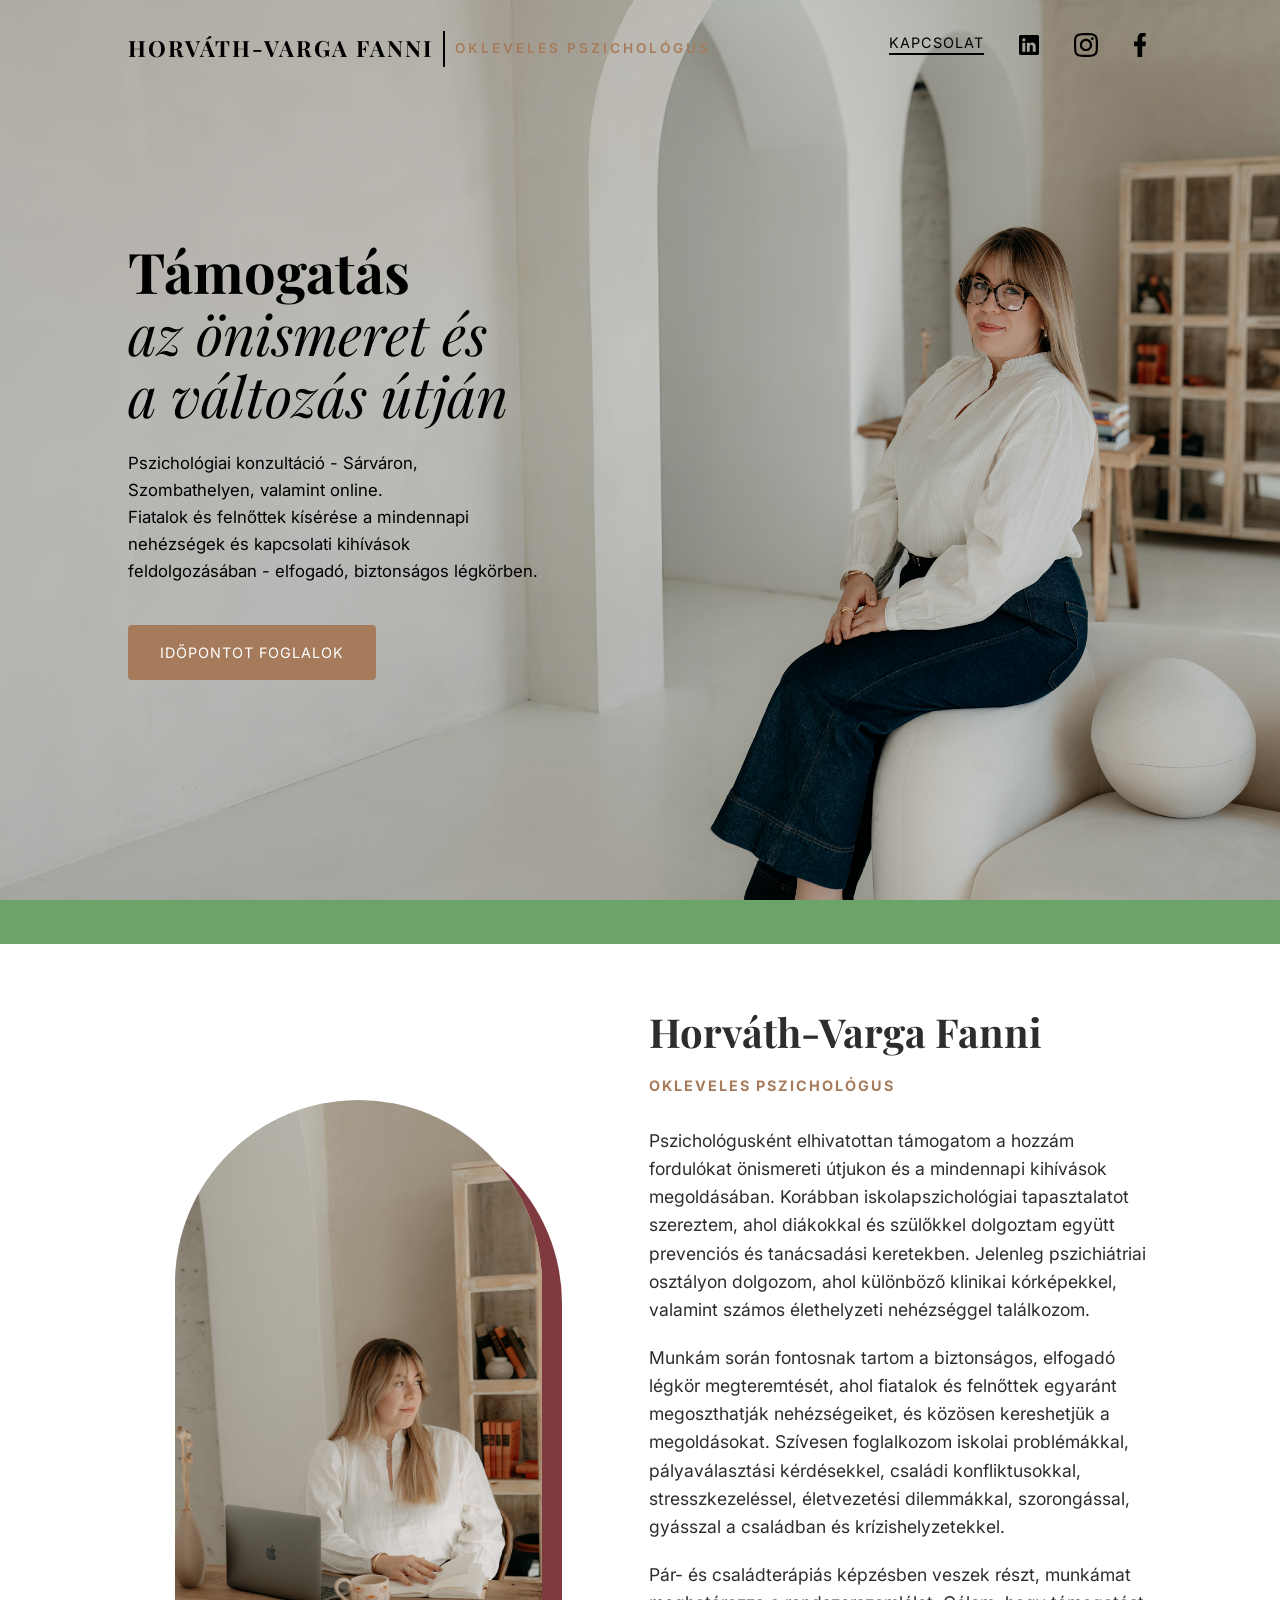
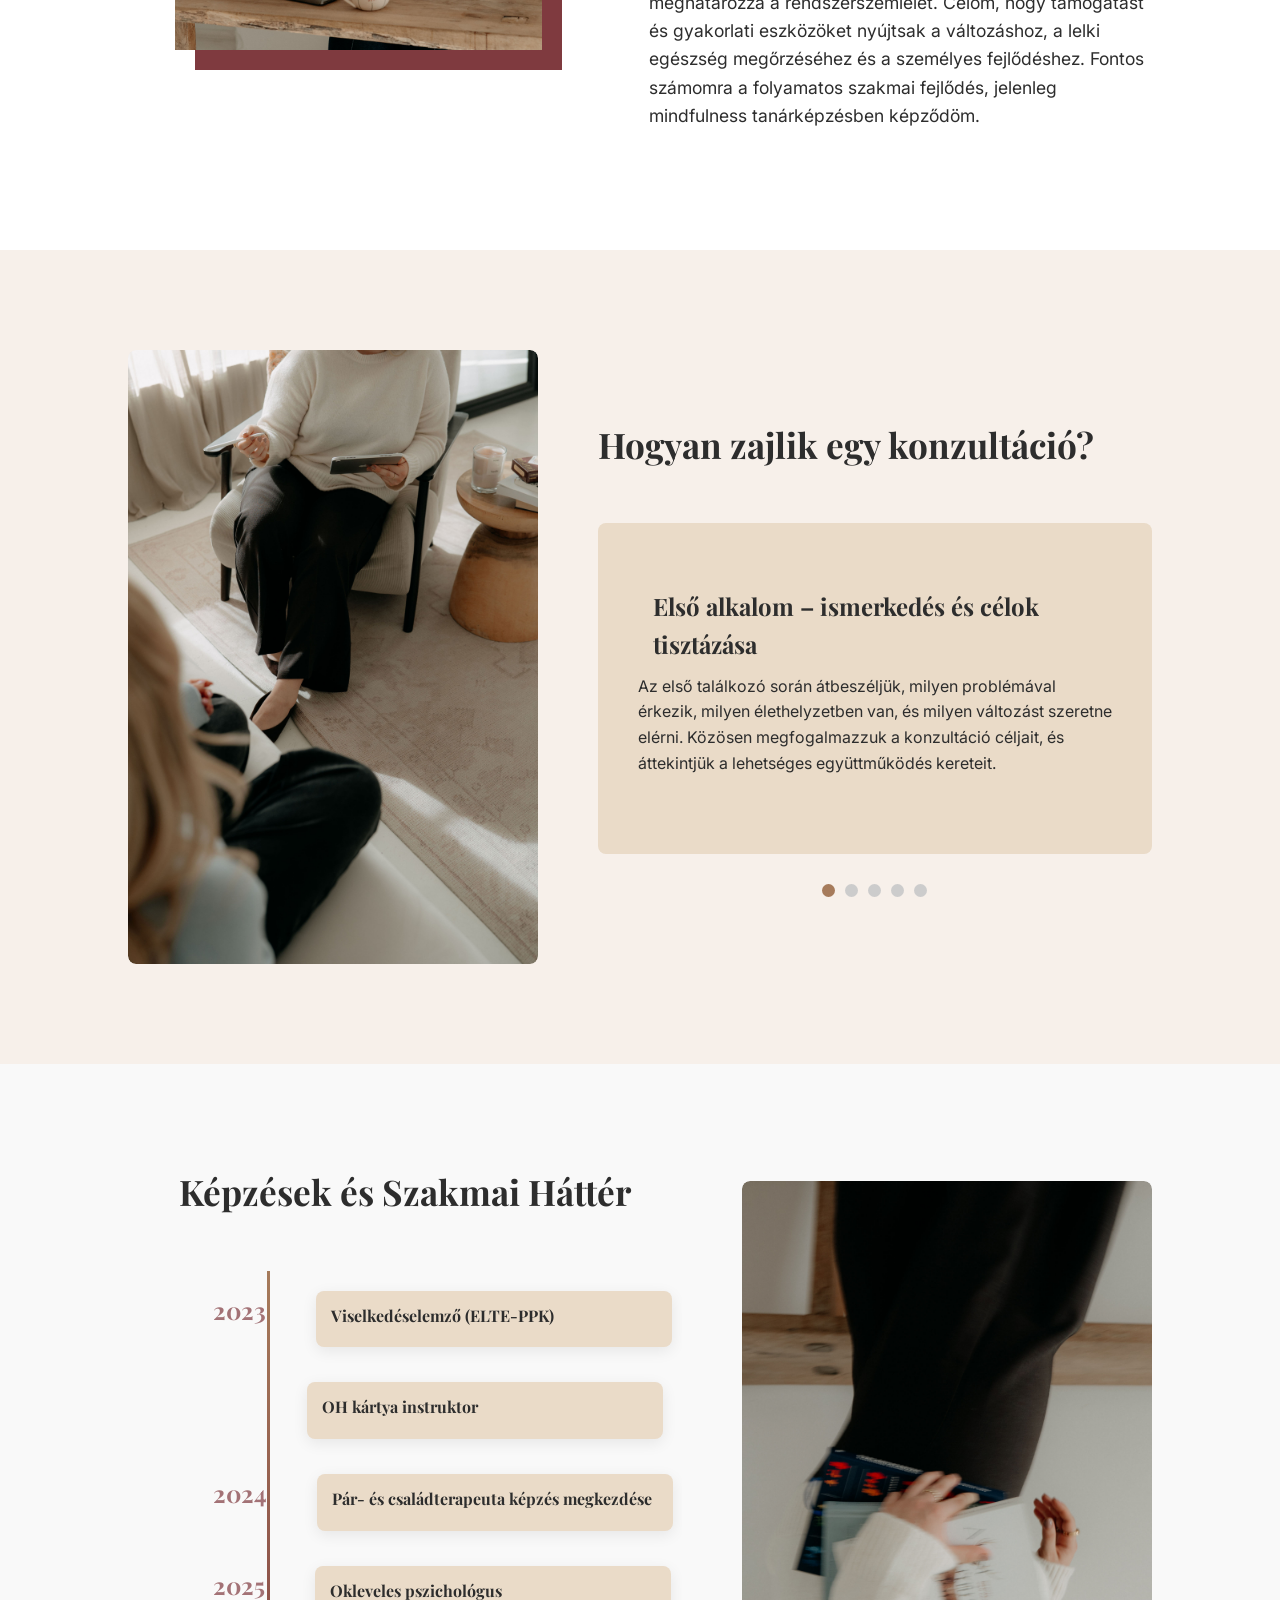
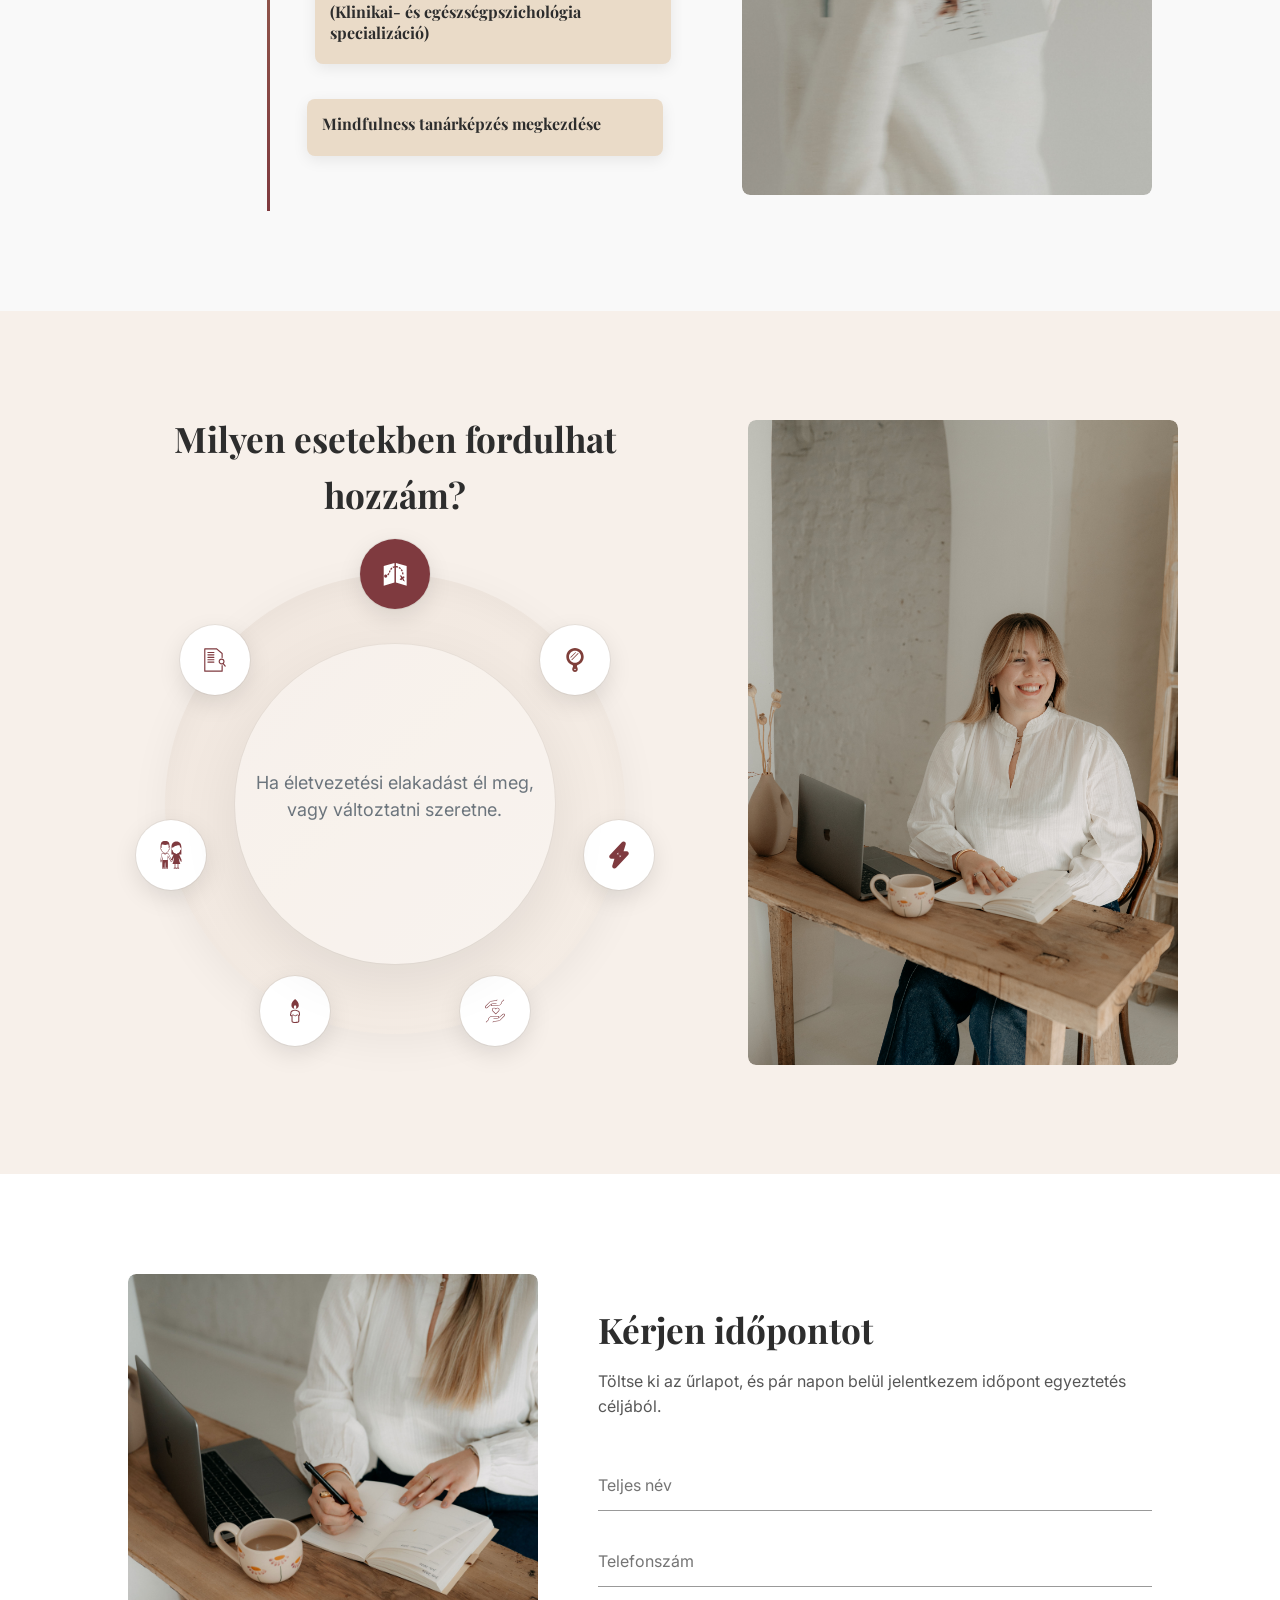
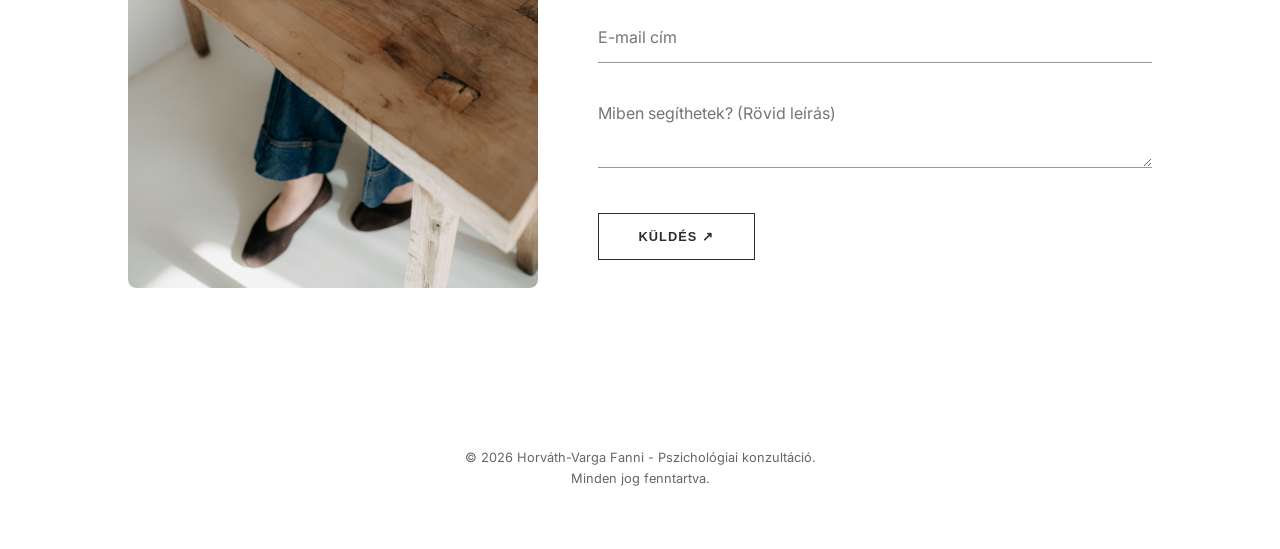
==== index.html @ 97dba99f "OpenGraph hozzáadva" ====
<!DOCTYPE html>
<html lang="hu">
<head>
    <meta charset="UTF-8">
    <meta name="viewport" content="width=device-width, initial-scale=1.0">
    <meta name="description" content="Horváth-Varga Fanni | Pszichológiai konzultáció Sárváron, Szombathelyen és online.">

    <meta property="og:type" content="website">
    <meta property="og:locale" content="hu_HU">
    <meta property="og:title" content="Horváth-Varga Fanni | Pszichológus">
    <meta property="og:description" content="Pszichológiai konzultáció Sárváron, Szombathelyen és online. Fiatalok és felnőttek támogatása elfogadó, biztonságos légkörben.">
    <meta property="og:image" content="images/hero_right.png">
    <meta property="og:image:alt" content="Horváth-Varga Fanni pszichológus portré">

    <meta name="twitter:card" content="summary_large_image">
    <meta name="twitter:title" content="Horváth-Varga Fanni | Pszichológus">
    <meta name="twitter:description" content="Pszichológiai konzultáció Sárváron, Szombathelyen és online.">
    <meta name="twitter:image" content="images/hero_right.png">

    <title>Horváth-Varga Fanni | Pszichológus</title>
    <link href="https://fonts.googleapis.com/css2?family=Playfair+Display:wght@400;700&family=Inter:wght@300;400&display=swap" rel="stylesheet">
    <link rel="icon" type="image/x-icon" href="images/favicon.ico">
    <link href="index.css" rel="stylesheet" type="text/css"/>
</head>

<body>
    
    <nav>
        <div class="nav-brand">
            <div class="logo">HORVÁTH-VARGA FANNI</div>
            <p class="subtitle">Okleveles pszichológus</p>
        </div>
        <button class="menu-toggle" type="button" aria-label="Menü megnyitása" aria-expanded="false" aria-controls="nav-menu">
            <span></span>
            <span></span>
            <span></span>
        </button>
        <ul id="nav-menu">
            <li><a href="#kapcsolat" class="nav-btn">Kapcsolat</a></li>
            <li><a href="https://hu.linkedin.com/in/fanni-varga-45914b392" target="_blank"><img src="images/linkedin.svg" style="width:30px;height:30x;"></a></li>
            <li><a href="https://www.instagram.com/hvargafanni/" target="_blank"><img src="images/instagram.svg" style="width:24px;height:30px;"></a></li>
            <li><a href="https://www.facebook.com/profile.php?id=61576484936998" target="_blank"><img src="images/facebook.svg" style="width:24px;height:30px;"></a></li>
        </ul>
    </nav>

    <header class="hero">
        <div class="hero-content">
            <!--<p class="subtitle">Okleveles pszichológus</p>-->
            <h1>Támogatás <br><span> az önismeret és <br>a változás útján</span></h1>
            <p class="description"> Pszichológiai konzultáció - Sárváron, Szombathelyen, valamint online.<br>Fiatalok és felnőttek kísérése a mindennapi nehézségek és kapcsolati kihívások feldolgozásában - elfogadó, biztonságos légkörben.</p>
            <a href="https://app.minup.io/book/horvath-vargafanni-pszichologus?fbclid=IwZnRzaAQFWX1leHRuA2FlbQIxMQBzcnRjBmFwcF9pZAo2NjI4NTY4Mzc5AAEeACF-hApPv5CIwqgVcU9KyriJjkGrzUmPq3j8qRo3mZTCMopqrY4LxYekkk0_aem_tdkFAolZq5mfJXsAkjUHfw" target="_blank" class="cta-button">Időpontot foglalok</a>
        </div>
    </header>
        
    <section id="rolam" class="about">
        <div class="about-container">
            <div class="about-image">
                <div class="image-placeholder">
                    <img src="images/fanni_about.jpg" alt="Horváth-Varga Fanni">
                </div>
            </div>
            <div class="about-content">
                <h2>Horváth-Varga Fanni</h2>
                <h3>Okleveles pszichológus</h3>
                <p>Pszichológusként elhivatottan támogatom a hozzám fordulókat önismereti útjukon és a mindennapi kihívások megoldásában. Korábban iskolapszichológiai tapasztalatot szereztem, ahol diákokkal és szülőkkel dolgoztam együtt prevenciós és tanácsadási keretekben. Jelenleg pszichiátriai osztályon dolgozom, ahol különböző klinikai kórképekkel, valamint számos élethelyzeti nehézséggel találkozom.
                <p>Munkám során fontosnak tartom a biztonságos, elfogadó légkör megteremtését, ahol fiatalok és felnőttek egyaránt megoszthatják nehézségeiket, és közösen kereshetjük a megoldásokat. Szívesen foglalkozom iskolai problémákkal, pályaválasztási kérdésekkel, családi konfliktusokkal, stresszkezeléssel, életvezetési dilemmákkal, szorongással, gyásszal a családban és krízishelyzetekkel.</p>
                <p>Pár- és családterápiás képzésben veszek részt, munkámat meghatározza a rendszerszemlélet. Célom, hogy támogatást és gyakorlati eszközöket nyújtsak a változáshoz, a lelki egészség megőrzéséhez és a személyes fejlődéshez. Fontos számomra a folyamatos szakmai fejlődés, jelenleg mindfulness tanárképzésben képződöm.</p>
                
            </div>
        </div>

    </section>
    
    <section id="konzultacio" class="consultation">
        <div class="section-with-image">
            <div class="section-image left">
                <img src="images/konzultacio.jpg" alt="Konzultáció">
            </div>
            <div class="section-content">
                <div class="section-header">
                    <h2>Hogyan zajlik egy konzultáció?</h2>
                </div>
                <div class="consultation-carousel">
                <div class="consultation-track">
                    <div class="consultation-step">
                        <h3>Első alkalom – ismerkedés és célok tisztázása</h3>
                        <p>Az első találkozó során átbeszéljük, milyen problémával érkezik, milyen élethelyzetben van, és milyen változást szeretne elérni. Közösen megfogalmazzuk a konzultáció céljait, és áttekintjük a lehetséges együttműködés kereteit.</p>
                    </div>
                    <div class="consultation-step">
                        <h3>Közös munka – megértés és változás</h3>
                        <p>A további alkalmak során a beszélgetés mellett különböző pszichológiai megközelítéseket és módszereket alkalmazunk, amelyek segítenek jobban megérteni az érzelmeket, gondolatokat és viselkedési mintákat, feltárni a nehézségek mögötti összefüggéseket, új megküzdési módokat és megoldásokat találni, erősíteni az önismeretet és az önbizalmat.</p>
                    </div>
                    <div class="consultation-step">
                        <h3>Kapcsolat és biztonság</h3>
                        <p>A konzultáció során fontos szerepet kap a bizalom és az elfogadó légkör. A beszélgetések bizalmasak, és a kliens tempójához igazodva haladunk.</p>
                    </div>
                    <div class="consultation-step">
                        <h3>Időtartam és gyakoriság</h3>
                        <p>Egy konzultáció általában 50 percig tart. A találkozások gyakoriságát közösen alakítjuk ki (általában heti vagy kétheti rendszerességgel).</p>
                    </div>
                    <div class="consultation-step">
                        <h3>Kompetenciahatárok és továbbirányítás</h3>
                        <p>Fontosnak tartom a szakmai kompetenciahatárok tiszteletben tartását. Amennyiben egy probléma meghaladja az én kompetenciámat, segítek a megfelelő szakemberhez való továbbirányításban.</p>
                    </div>
                </div>
                <div class="carousel-dots">
                    <span class="dot active"></span>
                    <span class="dot"></span>
                    <span class="dot"></span>
                    <span class="dot"></span>
                    <span class="dot"></span>
                </div>
            </div>
            </div>
        </div>
    </section>

    <section id="kepzesek2" class="education2">
        <div class="section-with-image">
            <div class="section-content">
                <div class="section-header">
                    <h2>Képzések és Szakmai Háttér</h2>
                </div>
                <div class="education-timeline">
                    <div class="timeline-item">
                        <div class="timeline-year">2023</div>
                        <div class="timeline-content">
                            <h3>Viselkedéselemző (ELTE-PPK)</h3>
                        </div>
                        <!--<div class="timeline-dot"></div>-->
                    </div>
                    <div class="timeline-item">
                        <div class="timeline-year"></div>
                        <div class="timeline-content">
                            <h3>OH kártya instruktor</h3>
                        </div>
                        <!--<div class="timeline-dot"></div>-->
                    </div>
                    <div class="timeline-item">
                        <div class="timeline-year">2024</div>
                        <div class="timeline-content">
                            <h3>Pár- és családterapeuta képzés megkezdése</h3>
                        </div>
                        <!--<div class="timeline-dot"></div>-->
                    </div>
                    <div class="timeline-item">
                        <div class="timeline-year">2025</div>
                        <div class="timeline-content">
                            <h3>Okleveles pszichológus <br>(Klinikai- és egészségpszichológia specializáció)</h3>
                        </div>
                        <!--<div class="timeline-dot"></div>-->
                    </div>
                    <div class="timeline-item">
                        <div class="timeline-year"></div>
                        <div class="timeline-content">
                            <h3>Mindfulness tanárképzés megkezdése</h3>
                        </div>
                        <!--<div class="timeline-dot"></div>-->
                    </div>
                </div>
            </div>
            <div class="section-image right">
                <img src="images/kepzesek.jpg" alt="Képzések">
            </div>
        </div>
    </section>


    <section id="esetek3" class="services">
        <div class="section-with-image">
            <div class="section-content">
                <div class="cases-modern-container">
                    <div class="section-header">
                        <h2>Milyen esetekben fordulhat hozzám?</h2>
                    </div>
                    
                    <div class="cases-modern-circle-wrapper">
                        <!-- Külső dekoratív kör -->
                        <div class="cases-outer-ring"></div>
                        
                        <!-- Belső tartalmi kör -->
                        <div class="cases-inner-content">
                            <h3 class="case-title active" data-index="0"></h3>
                            <h3 class="case-title" data-index="1"></h3>
                            <h3 class="case-title" data-index="2"></h3>
                            <h3 class="case-title" data-index="3"></h3>
                            <h3 class="case-title" data-index="4"></h3>
                            <h3 class="case-title" data-index="5"></h3>
                            <h3 class="case-title" data-index="6"></h3>

                            <p class="case-description active" data-index="0">Ha életvezetési elakadást él meg, vagy változtatni szeretne.</p>
                            <p class="case-description" data-index="1">Ha önismereti kérdések foglalkoztatják.</p>
                            <p class="case-description" data-index="2">Ha tartós stresszt, belső feszültséget vagy túlterheltséget tapasztal.</p>
                            <p class="case-description" data-index="3">Ha önbizalomhiánnyal, önértékelési nehézségekkel küzd</p>
                            <p class="case-description" data-index="4">Ha veszteséget, gyászt él át, és támogatásra van szüksége a feldolgozásban.</p>
                            <p class="case-description" data-index="5">Ha párkapcsolati nehézségekkel küzd, vagy szeretné javítani kapcsolata minőségét.</p>
                            <p class="case-description" data-index="6">Ha pályaválasztási vagy karrierdöntési kérdések foglalkoztatják  .</p>
                        </div>
                        
                        <!-- Icon pontok - JavaScript generálja őket -->
                    </div>
                </div>
            </div>
            <div class="section-image right">
                <img src="images/cases.jpg" alt="Esetek">
            </div>
        </div>
    </section>
    <!--
    <section id="velemények" class="testimonials">
        <div class="section-with-image">
            <div class="section-content">
                <div class="section-header">
                    <h2>Rólam írták</h2>
                </div>
                <div class="testimonial-grid">
            <div class="testimonial-card">
                <p>Lorem ipsum dolor sit amet, consectetur adipiscing elit. Fanni segítségével új perspektívát nyertem és biztonságban éreztem magam.</p>
                <div class="testimonial-author">— Kliens 1</div>
            </div>
            <div class="testimonial-card">
                <p>Professzionális, empatikus hozzáállás. Sokat segített a párkapcsolati nehézségeink megoldásában.</p>
                <div class="testimonial-author">— Kliens 2</div>
            </div>
            <div class="testimonial-card">
                <p>Hálás vagyok a támogatásért és a gyakorlati eszközökért, amiket kaptam. Ajánlom mindenkinek!</p>
                <div class="testimonial-author">— Kliens 3</div>
                </div>
            </div>
            </div>
        </div>
    </section>
    -->
    <section id="kapcsolat" class="contact">
        <div class="section-with-image">
            <div class="section-image left">
                <img src="images/contact.jpg" alt="Kapcsolat">
            </div>
            <div class="contact-container">
            <h2>Kérjen időpontot</h2>
            <p>Töltse ki az űrlapot, és pár napon belül jelentkezem időpont egyeztetés céljából.</p>
            
            <form id="contactForm" action="https://formspree.io/f/maqpjoqb" method="POST">
                <input type="text" id="name" placeholder="Teljes név" name="Név" required>
                <input type="tel" id="phone" placeholder="Telefonszám" name="Telefonszám" required>
                <input type="email" id="email" placeholder="E-mail cím" name="Email" required>
                <textarea id="message" placeholder="Miben segíthetek? (Rövid leírás)" name="Üzenet"></textarea>
                <button type="submit" class="submit-btn">Küldés ↗</button>
            </form>
            </div>
        </div>
    </section>

    <footer>
        <p>&copy; 2026 Horváth-Varga Fanni - Pszichológiai konzultáció. <br>Minden jog fenntartva.</p>
    </footer>

    <div id="toast" class="toast" role="status" aria-live="polite"></div>

    <script src="index.js" ></script>
</body>
</html>
---- index.css ----
/* --- CSS STÍLUSOK --- */
:root {
    /* Cream.jpg ihlette színpaletta */
    --bg-color: #F2E8DF;       /* Halvány krémszínű háttér */
    --card-bg: #EADBC8;        /* Sötétebb krém a kártyákhoz */
    --text-color: #2D2D2D;     /* Elegáns sötétszürke szöveg */
    --accent-color: #A67B5B;   /* Földes barna a gombokhoz/kiemelésekhez */
    --form-bg: #E6DCCD;        /* Űrlap háttér */
    --red-color: #7F3A3F;

    
    --font-main: 'Inter', sans-serif;
    --font-title: 'Playfair Display', serif;
}

* {
    margin: 0;
    padding: 0;
    box-sizing: border-box;
}

html {
    scroll-behavior: smooth;
    width: 100%;
    overflow-x: hidden;
}

body {
    background-color: var(--bg-color);
    color: var(--text-color);
    font-family: var(--font-main);
    line-height: 1.6;
    width: 100%;
    overflow-x: hidden;
}

/* Navigáció */
nav {
    position: fixed;
    top: 0;
    left: 0;
    width: 100%;
    display: flex;
    justify-content: flex-start;
    padding: 30px 10%;
    align-items: center;
    background-color: transparent;
    transition: none;
    backface-visibility: hidden;
    -webkit-font-smoothing: antialiased;
    z-index: 1000;
}

.nav-brand {
    display: flex;
    align-items: center;
    min-width: 0;
}

nav.scrolled {
    background-color: #f5eee7;
    box-shadow: none;
}

.logo {
    font-family: var(--font-title);
    font-weight: 700;
    font-size: 1.4rem;
    letter-spacing: 2px;
    color: black;
    border-right: 2px solid black;
    padding-right: 10px; 
    white-space: nowrap;
}

nav ul {
    display: flex;
    list-style: none;
    gap: 30px;
    margin-left: auto;
}

nav a {
    text-decoration: none;
    color: black;
    font-size: 0.9rem;
    text-transform: uppercase;
    letter-spacing: 1px;
    font-weight: 400;
    transition: color 0.3s;
}

nav a:hover {
    color: var(--accent-color);
}

.nav-btn {
    border-bottom: 2px solid black;
    padding-bottom: 2px;
}

nav .logo + .subtitle {
    margin-left: 10px;   /* pontosan 10px a border-right után */
    margin-right:10px; 
    margin-top: 0;
    white-space: nowrap;
}

nav .subtitle {
    margin-right: 0;
}

.menu-toggle {
    display: none;
    border: 0;
    background: transparent;
    width: 28px;
    height: 22px;
    padding: 0;
    cursor: pointer;
}

.menu-toggle:focus-visible {
    outline: 2px solid black;
    outline-offset: 2px;
}

.menu-toggle span {
    display: block;
    width: 18px;
    height: 2px;
    margin: 3px auto;
    background-color: black;
    border-radius: 1px;
    transition: transform 0.25s ease, opacity 0.2s ease;
    transform-origin: center;
}

.menu-toggle.active span:nth-child(1) {
    transform: translateY(5px) rotate(45deg);
}

.menu-toggle.active span:nth-child(2) {
    opacity: 0;
}

.menu-toggle.active span:nth-child(3) {
    transform: translateY(-5px) rotate(-45deg);
}

/* Hero Szekció */
.hero {
    position: relative;
    display: flex;
    align-items: center;
    justify-content: space-between;
    padding: 120px 10% 100px 10%;
    min-height: 100vh;
    overflow: hidden;
}

.hero::before {
    content: '';
    position: absolute;
    top: 0;
    left: 0;
    width: 100%;
    height: 100%;
    background-image: url('images/hero2.png');
    background-size: cover;
    background-position: center;
    z-index: 0;
}

.hero-content {
    max-width: 45%;
    position: relative;
    z-index: 1;
    /*margin-left: 5%;*/
}

.subtitle {
    text-transform: uppercase;
    margin-top: 2px;
    font-size: 0.85rem;
    letter-spacing: 3px;
    margin-left: 10px;
    color: var(--accent-color);
    font-weight: 600;
}

h1 {
    font-family: var(--font-title);
    font-size: 3.5rem;
    line-height: 1.1;
    margin-bottom: 25px;
    /*mod
    color: var(--text-color);*/
    color: black;
}

h1 span {
    font-style: italic;
    font-weight: 400;
}

.description {
    margin-bottom: 40px;
    max-width: 90%;
    font-size: 1.05rem;
    /*mod
    color: #555;*/
    color: rgb(0, 0, 0);
}

.cta-button {
    display: inline-block;
    text-decoration: none;
    background-color: var(--accent-color);
    color: white;
    padding: 16px 32px;
    border-radius: 4px;
    font-size: 0.9rem;
    text-transform: uppercase;
    letter-spacing: 1px;
    transition: background 0.3s, transform 0.2s;
}

.cta-button:hover {
    background-color: #8b654b;
    transform: translateY(-2px);
}

/* Kép stílus (Boltív forma a cream.jpg alapján) - most a rólam szekcióban */
.about-image {
    position: relative;
    width: 100%;
    display: flex;
    justify-content: center;
    align-items: center;
}

.image-placeholder {
    /*width: 100%;*/
    max-width: 400px;
    height: 550px;
    background-color: #ddd;
    /* Ez hozza létre a jellegzetes íves formát */
    border-radius: 200px 200px 0 0; 
    overflow: hidden;
    /* mod
    box-shadow: 20px 20px 0px rgba(166, 123, 91, 0.1);*/
    
    box-shadow: 20px 20px 0px var(--red-color)
}

.image-placeholder img {
    width: 100%;
    height: 100%;
    object-fit: cover;
}

/* Szolgáltatások */
.services {
    padding: 100px 10%;
    background-color: rgba(255,255,255,0.25); /* Nagyon enyhe világosítás */
}

.section-header {
    margin-bottom: 50px;
}

.section-header h2 {
    font-family: var(--font-title);
    font-size: 2.2rem;
    color: var(--text-color);
}

/* Rólam / Bemutatkozás */
.about {
    padding: 100px 10%;
    /*background-color: var(--bg-color);*/
    background-color: white;

}

.about-container {
    display: flex;
    align-items: center;
    gap: 60px;
    max-width: 1200px;
    margin: 0 auto;
}

.about-image {
    flex: 0 0 45%;
}

.about-content {
    flex: 1;
    text-align: left;
}

.about h2 {
    font-family: var(--font-title);
    font-size: 2.5rem;
    margin-bottom: 10px;
}

.about h3 {
    font-size: 0.9rem;
    text-transform: uppercase;
    letter-spacing: 2px;
    color: var(--accent-color);
    margin-bottom: 30px;
}

.about p {
    margin-bottom: 20px;
    font-size: 1.1rem;
}

.consultation {
    padding: 100px 10%;
    background-color: rgba(255,255,255,0.35);
}

/* Konzultáció - Carousel stílus */
.consultation-carousel {
    position: relative;
    max-width: 100%;
    overflow: hidden;
}

.consultation-track {
    display: flex;
    transition: transform 0.5s ease;
}

.consultation-step {
    min-width: 100%;
    background-color: var(--card-bg);
    padding: 0px 40px 40px 40px; /* Felül 15px, jobbra-balra 40px, alul 40px */
    border-radius: 8px;
    box-sizing: border-box;
    position: relative;
}

.consultation-step::before {
    content: attr(data-step);
    font-family: var(--font-title);
    font-size: 2.5rem;
    font-weight: 700;
    color: var(--accent-color);
    opacity: 0.3;
    margin-right: 15px;
}

.consultation-step h3 {
    font-family: var(--font-title);
    font-size: 1.5rem;
    margin-bottom: 10px;
    margin-top: 0px; /* Csökkentsd vagy állítsd 0-ra */
    color: var(--text-color);
    display: flex;
    align-items: center;
}

.consultation-step h3::before {
    content: attr(data-number);
    font-family: var(--font-title);
    font-size: 2.5rem;
    font-weight: 700;
    color: var(--accent-color);
    opacity: 0.3;
    margin-right: 15px;
    padding-bottom: 5px;
    flex-shrink: 0;
    line-height: 1; /* Hozzáadva */
}

.carousel-dots {
    display: flex;
    justify-content: center;
    gap: 10px;
    margin-top: 30px;
}

.dot {
    width: 13px;
    height: 13px;
    border-radius: 50%;
    background-color: #ccc;
    cursor: pointer;
    transition: background-color 0.3s;
}

.dot.active {
    background-color: var(--accent-color);
}

/* Képzések - Timeline stílus */
.education-timeline {
max-width: 700px;
margin: 0;
position: relative;
padding: 20px 0;
}

.education-timeline::before {
content: '';
position: absolute;
left: 50%;
transform: translateX(-50%);
width: 3px;
height: 100%;
background: linear-gradient(to bottom, var(--accent-color), var(--card-bg));
top: 0;
}

.timeline-item {
display: flex;
margin-bottom: 35px;
position: relative;
}
/*
.timeline-item:nth-child(odd) {
flex-direction: row-reverse;
}*/

.timeline-year {
flex: 0 0 48%;
text-align: right;
padding-right: 15px;
font-family: var(--font-title);
font-size: 1.5rem;
color: var(--accent-color);
font-weight: 700;
opacity: 0.7;
}
/*
.timeline-item:nth-child(odd) .timeline-year {
text-align: left;
padding-right: 0;
padding-left: 15px;
}
*/
.timeline-content {
flex: 0 0 48%;
background-color: var(--card-bg);
padding: 15px 15px 15px 15px; /* Jobb oldali padding csökkentve */
margin-left:30px;
border-radius: 8px;
position: relative;
box-shadow: 0 4px 15px rgba(0,0,0,0.08);
transition: transform 0.3s ease, box-shadow 0.3s ease;
}

.timeline-item:nth-child(odd) .timeline-content {
margin-right:30px;
}

.timeline-content:hover {
transform: translateY(-5px);
box-shadow: 0 8px 25px rgba(0,0,0,0.12);
}

.timeline-content h3 {
font-family: var(--font-title);
font-size: 0.9rem;
margin-bottom: 6px;
color: var(--text-color);
line-height: 1.3;
text-align: center;
}

.timeline-dot {
position: absolute;
left: 50%;
transform: translateX(-50%);
width: 14px;
height: 14px;
background-color: var(--accent-color);
border: 3px solid var(--bg-color);
border-radius: 50%;
z-index: 1;
top: 20px;
box-shadow: 0 0 0 2px var(--card-bg);
}

.education2 {
padding: 100px 10%;
background-color: #f9f9f9; /* Halvány háttérszín */
}

.education2 .section-header h2 {
font-family: var(--font-title);
font-size: 2.2rem;
color: var(--text-color);
text-align: center;
margin-bottom: 50px;
}

.education2 .education-timeline {
max-width: 700px;
margin: 0 auto;
position: relative;
padding: 20px 0;
padding-left: 20px;
}

.education2 .education-timeline::before {
content: '';
position: absolute;
left: 25%;
transform: none;
width: 3px;
height: 100%;
background: linear-gradient(to bottom, var(--accent-color), var(--red-color));
top: 0;
}

.education2 .timeline-item {
display: flex;
margin-bottom: 35px;
position: relative;
padding-left: 40px;
}
/*
.education2 .timeline-item:nth-child(odd) {
flex-direction: row-reverse;
}
*/
.education2 .timeline-year {
flex: 0 0 18%;
text-align: left;
padding-right: 20px;
padding-left:5%;
font-family: var(--font-title);
font-size: 1.5rem;
color: var(--red-color);
font-weight: 700;
opacity: 0.7;
}
/*
.education2 .timeline-item:nth-child(odd) .timeline-year {
text-align: left;
padding-right: 0;
padding-left: 15px;
}
*/
.education2 .timeline-content {
flex: 0 0 72%;
background-color: var(--card-bg);
padding: 15px;
margin-left: 30px;
border-radius: 8px;
position: relative;
box-shadow: 0 4px 15px rgba(0, 0, 0, 0.08);
transition: transform 0.3s ease, box-shadow 0.3s ease;
}

.education2 .timeline-item:nth-child(odd) .timeline-content {
margin-right: 30px;
}

.education2 .timeline-content:hover {
transform: translateY(-5px);
box-shadow: 0 8px 25px rgba(0, 0, 0, 0.12);
}

.education2 .timeline-content h3 {
font-family: var(--font-title);
font-size: 1rem;
margin-bottom: 6px;
color: var(--text-color);
line-height: 1.3;
text-align: left;
}

.education2 .timeline-dot {
position: absolute;
left: 50%;
transform: translateX(-50%);
width: 14px;
height: 14px;
background-color: var(--accent-color);
border: 3px solid var(--bg-color);
border-radius: 50%;
z-index: 1;
top: 20px;
box-shadow: 0 0 0 2px var(--card-bg);
}

.case-dot {
position: absolute;
width: 16px;
height: 16px;
background-color: var(--accent-color);
border-radius: 50%;
cursor: pointer;
transition: all 0.3s ease;
box-shadow: 0 2px 8px rgba(0,0,0,0.2);
}

.case-dot:hover {
transform: scale(1.3);
}

.case-dot.active {
background-color: var(--red-color);
transform: scale(1.5);
box-shadow: 0 0 0 4px rgba(127, 58, 63, 0.2);
}


/* Esetek3 - Modern körös design */
#esetek3 {
padding: 100px 8%;
background-color: rgba(255,255,255,0.35);
}

#esetek3 .section-with-image {
display: flex;
align-items: center;
gap: 60px;
}

#esetek3 .section-content {
flex: 1;
}

.cases-modern-container {
max-width: 100%;
margin: 0 auto;
text-align: center;
}

.cases-modern-circle-wrapper {
position: relative;
width: 600px;
height: 600px;
margin: 60px auto;
}

/* Külső dekoratív kör */
.cases-outer-ring {
position: absolute;
top: 50%;
left: 50%;
transform: translate(-50%, -50%);
width: 100%;
height: 100%;
border-radius: 50%;
background: linear-gradient(135deg, 
    rgba(166, 123, 91, 0.08) 0%, 
    rgba(234, 219, 200, 0.12) 100%);
box-shadow: 
    inset 0 10px 30px rgba(0,0,0,0.03),
    0 10px 40px rgba(0,0,0,0.05);
}

/* Belső tartalmi kör */
.cases-inner-content {
position: absolute;
top: 50%;
left: 50%;
transform: translate(-50%, -50%);
width: 420px;
height: 420px;
background: rgba(255,255,255,0.35);
border-radius: 50%;
display: flex;
flex-direction: column;
align-items: center;
justify-content: center;
padding: 60px 50px;
box-shadow: 
    0 20px 60px rgba(0,0,0,0.08),
    0 0 0 1px rgba(0,0,0,0.03);
z-index: 10;
}

.cases-inner-content h3 {
font-family: var(--font-title);
font-size: 1.8rem;
color: var(--text-color);
margin-bottom: 20px;
font-weight: 600;
opacity: 0;
transition: opacity 0.6s ease, transform 0.6s ease;
transform: translateY(10px);
position: absolute;
}

.cases-inner-content h3.active {
opacity: 1;
transform: translateY(0);
}

.cases-inner-content p {
font-size: 0.95rem;
line-height: 1.7;
color: #6c757d;
margin-bottom: 25px;
opacity: 0;
transition: opacity 0.6s ease 0.1s, transform 0.6s ease 0.1s;
transform: translateY(10px);
position: absolute;
max-width: 320px;
}

.cases-inner-content p.active {
opacity: 1;
transform: translateY(0);
}

.cases-learn-more {
display: inline-block;
padding: 11px 28px;
background-color: #0d6efd;
color: white;
text-decoration: none;
border-radius: 25px;
font-size: 0.85rem;
font-weight: 500;
transition: all 0.3s ease;
opacity: 0;
transform: translateY(10px);
position: absolute;
bottom: 60px;
}

.cases-learn-more.active {
opacity: 1;
transform: translateY(0);
transition: opacity 0.6s ease 0.2s, transform 0.6s ease 0.2s, background-color 0.3s ease;
}

.cases-learn-more:hover {
background-color: #0b5ed7;
transform: translateY(-2px);
box-shadow: 0 8px 20px rgba(13, 110, 253, 0.3);
}

/* Icon pontok a körön */
.case-icon-dot {
position: absolute;
width: 80px;
height: 80px;
background: white;
border-radius: 50%;
display: flex;
align-items: center;
justify-content: center;
cursor: pointer;
transition: all 0.4s cubic-bezier(0.4, 0, 0.2, 1);
box-shadow: 
    0 8px 25px rgba(0,0,0,0.1),
    0 0 0 1px rgba(0,0,0,0.05);
z-index: 5;
}

.case-icon-dot:hover {
transform: scale(1.1) translateY(-5px);
box-shadow: 
    0 12px 35px rgba(0,0,0,0.15),
    0 0 0 1px rgba(0,0,0,0.05);
}

.case-icon-dot.active {
/*background: linear-gradient(135deg, #0d6efd 0%, #0b5ed7 100%);*/
background-color: var(--red-color);
/*box-shadow: 
    0 12px 40px rgba(13, 110, 253, 0.4),
    0 0 0 4px rgba(13, 110, 253, 0.1);*/
transform: scale(1.15);
}

.case-icon-dot svg {
width: 35px;
height: 35px;
fill: #6c757d;
transition: all 0.4s ease;
}

.case-icon-dot.active svg {
fill: white;
transform: scale(1.1);
}

.case-icon-dot img {
    width: 35px;
    height: 35px;
    transition: all 0.4s ease;
    filter:var(--red-color); 
}

.case-icon-dot.active img {
    filter: brightness(0) invert(1); /* makes it white */
    transform: scale(1.1);
}

/* Vélemények */
.testimonials {
    padding: 100px 10%;
    background-color: white;
}

.testimonial-grid {
    display: grid;
    grid-template-columns: repeat(auto-fit, minmax(300px, 1fr));
    gap: 40px;
    max-width: 1200px;
    margin: 0 auto;
}

.testimonial-card {
    background-color: var(--card-bg);
    padding: 40px 35px;
    border-radius: 8px;
    position: relative;
    padding-top: 60px;
}

.testimonial-card::before {
    content: '"';
    position: absolute;
    top: 10px;
    left: 20px;
    font-size: 5rem;
    color: var(--accent-color);
    opacity: 0.3;
    font-family: var(--font-title);
    line-height: 1;
}

.testimonial-card p {
    font-style: italic;
    font-size: 1rem;
    line-height: 1.8;
    margin-bottom: 20px;
    color: #4a4a4a;
}

.testimonial-author {
    font-weight: 600;
    color: var(--accent-color);
    font-size: 0.9rem;
    text-align: right;
}

/* Kapcsolat Űrlap */
.contact {
    padding: 100px 10%;
    /*background-color: rgba(255,255,255,0.35);*/
    background-color: white;
    display: flex;
    justify-content: center;
}

.contact-container {
    width: 100%;
    max-width: 600px;
    height: 600px;
    display: flex;
    flex-direction: column;
    justify-content: center;
}

.contact-container h2 {
    font-family: var(--font-title);
    font-size: 2.2rem;
    margin-bottom: 10px;
}

.contact-container > p {
    margin-bottom: 40px;
    opacity: 0.8;
}

form {
    display: flex;
    flex-direction: column;
    gap: 25px;
}

input, textarea {
    width: 100%;
    padding: 15px 0;
    background: transparent;
    border: none;
    border-bottom: 1px solid #999;
    font-family: var(--font-main);
    font-size: 1rem;
    outline: none;
    color: var(--text-color);
    transition: border-color 0.3s;
}

input:focus, textarea:focus {
    border-bottom-color: var(--accent-color);
}

textarea {
    resize: vertical;
    min-height: 80px;
}

.submit-btn {
    background: transparent;
    border: 1px solid var(--text-color);
    padding: 15px 40px;
    cursor: pointer;
    font-weight: 600;
    text-transform: uppercase;
    font-size: 0.8rem;
    letter-spacing: 1px;
    transition: all 0.3s;
    align-self: flex-start;
    margin-top: 20px;
    color: var(--text-color);
}

.submit-btn:hover {
    background-color: var(--text-color);
    color: var(--bg-color);
}

/* Szekció képek elrendezése */
.section-with-image {
    display: flex;
    align-items: center;
    gap: 60px;
    max-width: 1400px;
    margin: 0 auto;
}

.section-image {
    flex: 0 0 40%;
    position: relative;
    overflow: hidden;
    border-radius: 8px;
}

.section-image img {
    width: 100%;
    height: auto;
    object-fit: cover;
    border-radius: 8px;
    box-shadow: 0 10px 30px rgba(0,0,0,0.1);
    display: block;
}

.section-content {
    flex: 1;
    min-width: 0;
    overflow: hidden;
}

.section-image.left {
    order: -1;
}

.section-image.right {
    order: 1;
}

.case-description.active{
    font-size:20px;
}



/* Lábléc */
footer {
    /*background-color: rgba(255,255,255,0.35);*/
    background-color: white;
    text-align: center;
    padding: 60px 20px;
    font-size: 0.8rem;
    color: #666;
}

.toast {
    position: fixed;
    left: 0;
    bottom: 0;
    width: 100%;
    min-height: 44px;
    display: flex;
    align-items: center;
    justify-content: center;
    padding: 10px 16px;
    background-color: #6ba368;
    color: #fff;
    font-size: 0.95rem;
    z-index: 3000;
    transform: translateY(100%);
    transition: transform 0.35s ease;
}

.toast.show {
    transform: translateY(0);
}

@media (max-width: 1500px) {
    
    .cases-modern-circle-wrapper {
        width: 460px;
        height: 460px;
        margin: 40px auto;
    }

    .cases-inner-content {
        width: 320px;
        height: 320px;
        padding: 40px 30px;
    }

    .cases-inner-content h3 {
        font-size: 1.3rem;
        margin-bottom: 15px;
    }

    .cases-inner-content p {
        font-size: 0.85rem;
        line-height: 1.5;
        margin-bottom: 15px;
    }

    .case-icon-dot {
        width: 70px;
        height: 70px;
    }

    .case-icon-dot svg,
    .case-icon-dot img {
        width: 32px;
        height: 32px;
    }

        
    .case-description.active{
        font-size:18px;
    }
}

/* Reszponzivitás */
@media (max-width: 900px) {
    .hero {
        text-align: center;
        padding-top: 20px;
    }
        .hero::before {
        content: '';
        position: absolute;
        top: 0;
        left: 0;
        width: 100%;
        height:100%;
        background-image: url('images/hero_phone_ext2.jpeg');
        background-size: cover;
        background-position: center;
        z-index: 0;
    }
    
    .hero-content {
        max-width: 100%;
        margin-top: 50px;
    }

    .hero h1 {
        font-size: 2.5rem;
    }

    .subtitle {
        margin-left: 0;
    }

    .about-container {
        flex-direction: column;
    }

    .about-image {
        flex: 0 0 auto;
        width: 100%;
    }

    .about-content {
        text-align: center;
    }

    nav {
        display: grid;
        grid-template-columns: minmax(0, 1fr) auto;
        align-items: center;
        gap: 8px 12px;
        padding-bottom: 20px;
        padding-top: 20px;
    }

    nav::after {
        content: '';
        position: fixed;
        inset: 0;
        background: rgba(0, 0, 0, 0.35);
        opacity: 0;
        visibility: hidden;
        pointer-events: none;
        transition: opacity 0.3s ease, visibility 0s linear 0.3s;
        z-index: 1100;
    }

    nav.menu-open::after {
        backdrop-filter: blur(2px);
        -webkit-backdrop-filter: blur(2px);
        opacity: 1;
        visibility: visible;
        pointer-events: auto;
        transition: opacity 0.3s ease;
    }

    .nav-brand {
        grid-column: 1;
        display: flex;
        flex-direction: column;
        align-items: flex-start;
        min-width: 0;
        max-width: calc(100% - 12px);
        overflow: hidden;
    }

    .menu-toggle {
        display: block;
        grid-column: 2;
        justify-self: end;
        line-height: 0;
        position: relative;
        z-index: 1201;
    }

    nav ul {
        margin-left: 0;
        display: flex;
        flex-direction: column;
        align-items: flex-start;
        gap: 18px;
        position: fixed;
        top: 0;
        left: 0;
        width: min(78vw, 320px);
        height: 100vh;
        padding: 90px 24px 24px;
        background-color: #f5eee7;
        box-shadow: 8px 0 24px rgba(0,0,0,0.12);
        transform: translateX(-100%);
        transition: transform 0.3s ease;
        pointer-events: none;
        z-index: 1200;
    }

    nav ul.open {
        transform: translateX(0);
        pointer-events: auto;
    }

    .logo {
        border-bottom: 2px solid black;
        padding-bottom: 5px;
        border-right: 0;
        font-size: 1.1rem;
        letter-spacing: 1.4px;
        max-width: 100%;
        overflow: hidden;
        text-overflow: ellipsis;
    }

    nav .logo + .subtitle {
        margin-left: 0;
        margin-right: 0;
        margin-top: 6px;
        font-size: 0.72rem;
        letter-spacing: 2px;
        max-width: 100%;
        overflow: hidden;
        text-overflow: ellipsis;
        white-space: nowrap;
    }

    .section-with-image {
        flex-direction: column;
    }

    #esetek3 {
        padding-left: 0;
        padding-right: 0;
    }

    .section-image img {
        margin-left: 0%;
    }

    .section-image {
        flex: 0 0 auto;
        width: 100%;
        order: 0;
    }

    .section-content {
        order: 1;
        width: 100%;
    }

    .section-image.left,
    .section-image.right {
        order: 0;
    }

    .timeline-item {
        align-items: flex-start;
    }

    .timeline-year {
        flex: 0 0 72px;
        background-color: #f9f9f9;
        padding-right: 10px;
        font-size: 1.2rem;
    }

    .timeline-content {
        margin-left: 0;
    }

    .education2 .education-timeline {
        padding-left: 0;
    }

    .education2 .education-timeline::before {
        left: 16px;
    }

    .education2 .timeline-item {
        padding-left: 0;
        gap: 10px;
    }

    .education2 .timeline-year {
        flex: 0 0 64px;
        padding-left: 0;
        padding-right: 10px;
        font-size: 1.2rem;
        opacity: 1.0;
    }

    .education2 .timeline-content {
        margin-left: 0;
        flex: 1;
    }

    .cases-modern-circle-wrapper {
        width: 320px;
        height: 320px;
        margin: 40px auto;
    }

    .cases-inner-content {
        width: 260px;
        height: 260px;
        padding: 40px 30px;
    }

    .cases-inner-content h3 {
        font-size: 1.3rem;
        margin-bottom: 15px;
    }

    .cases-inner-content p {
        font-size: 0.85rem;
        line-height: 1.5;
        margin-bottom: 15px;
    }

    .case-icon-dot {
        width: 60px;
        height: 60px;
    }

    .case-icon-dot svg,
    .case-icon-dot img {
        width: 28px;
        height: 28px;
    }

        
    .case-description.active{
        font-size:18px;
    }
}
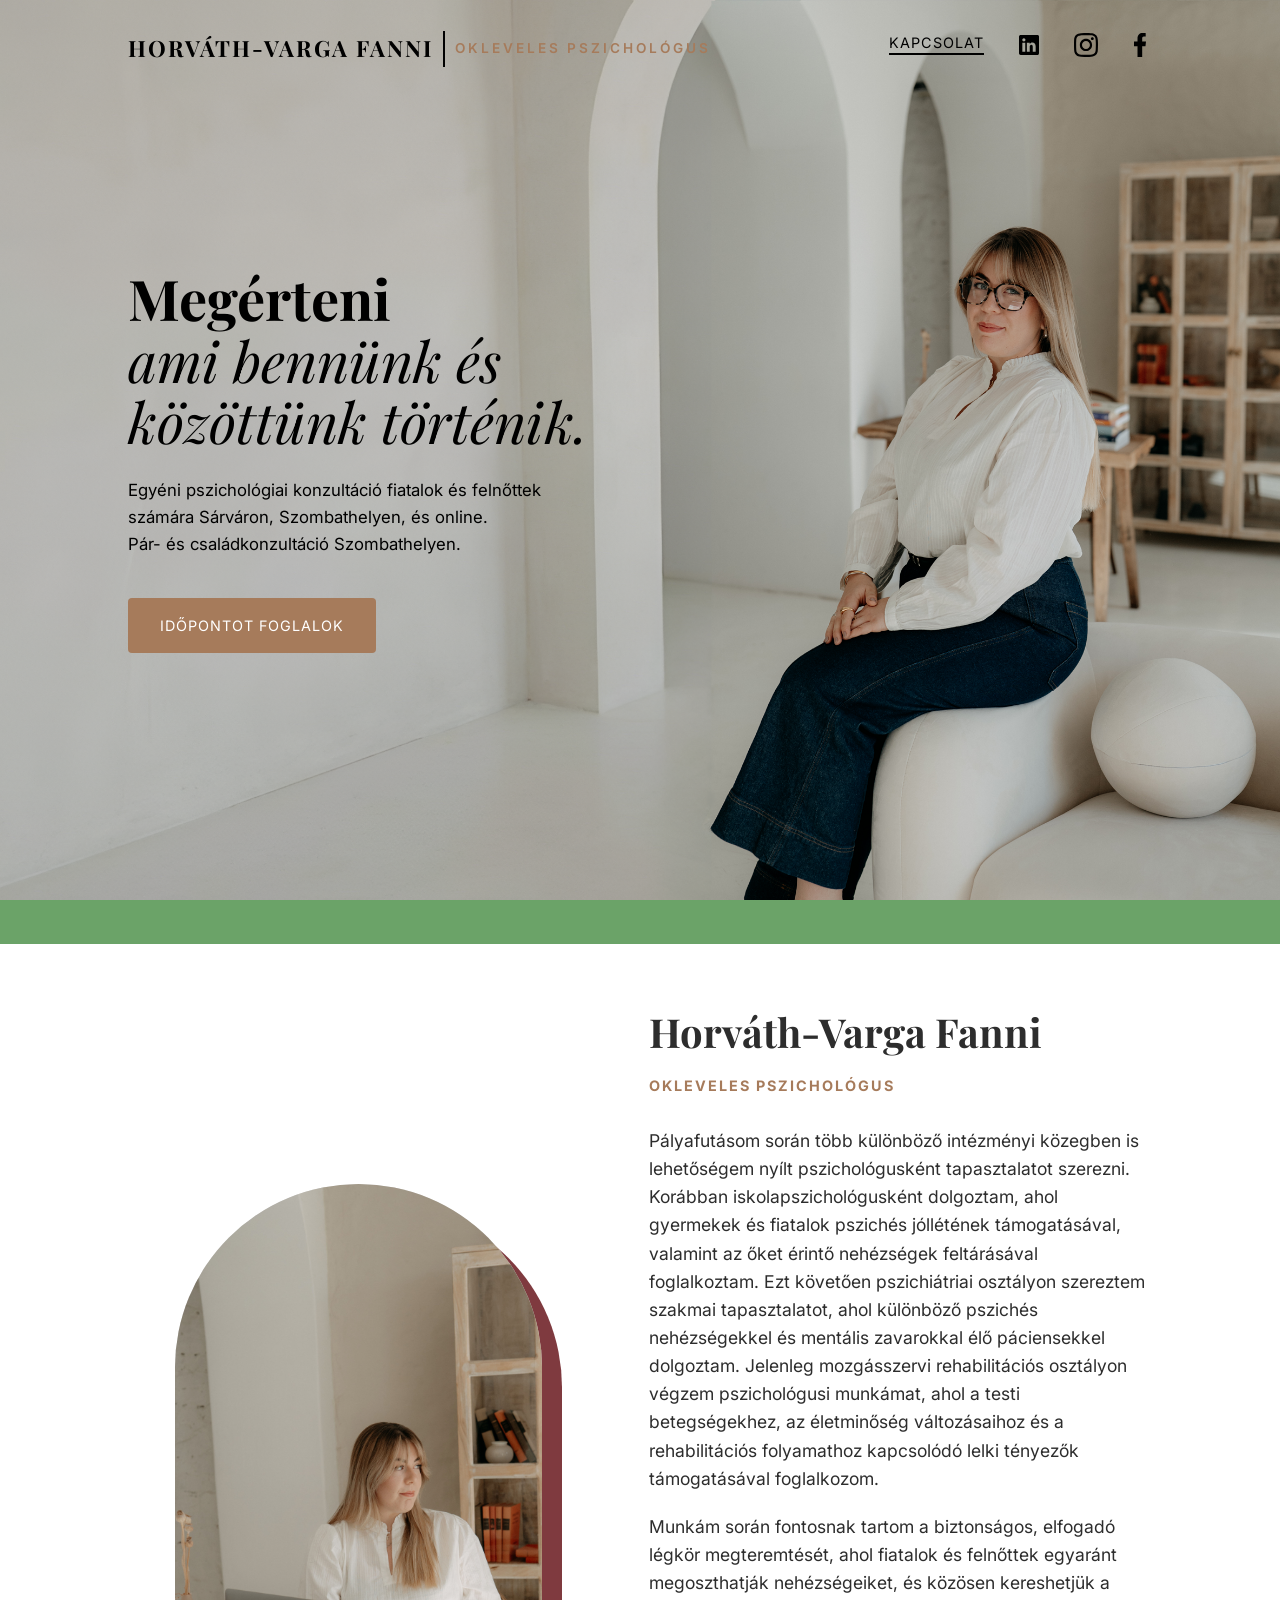
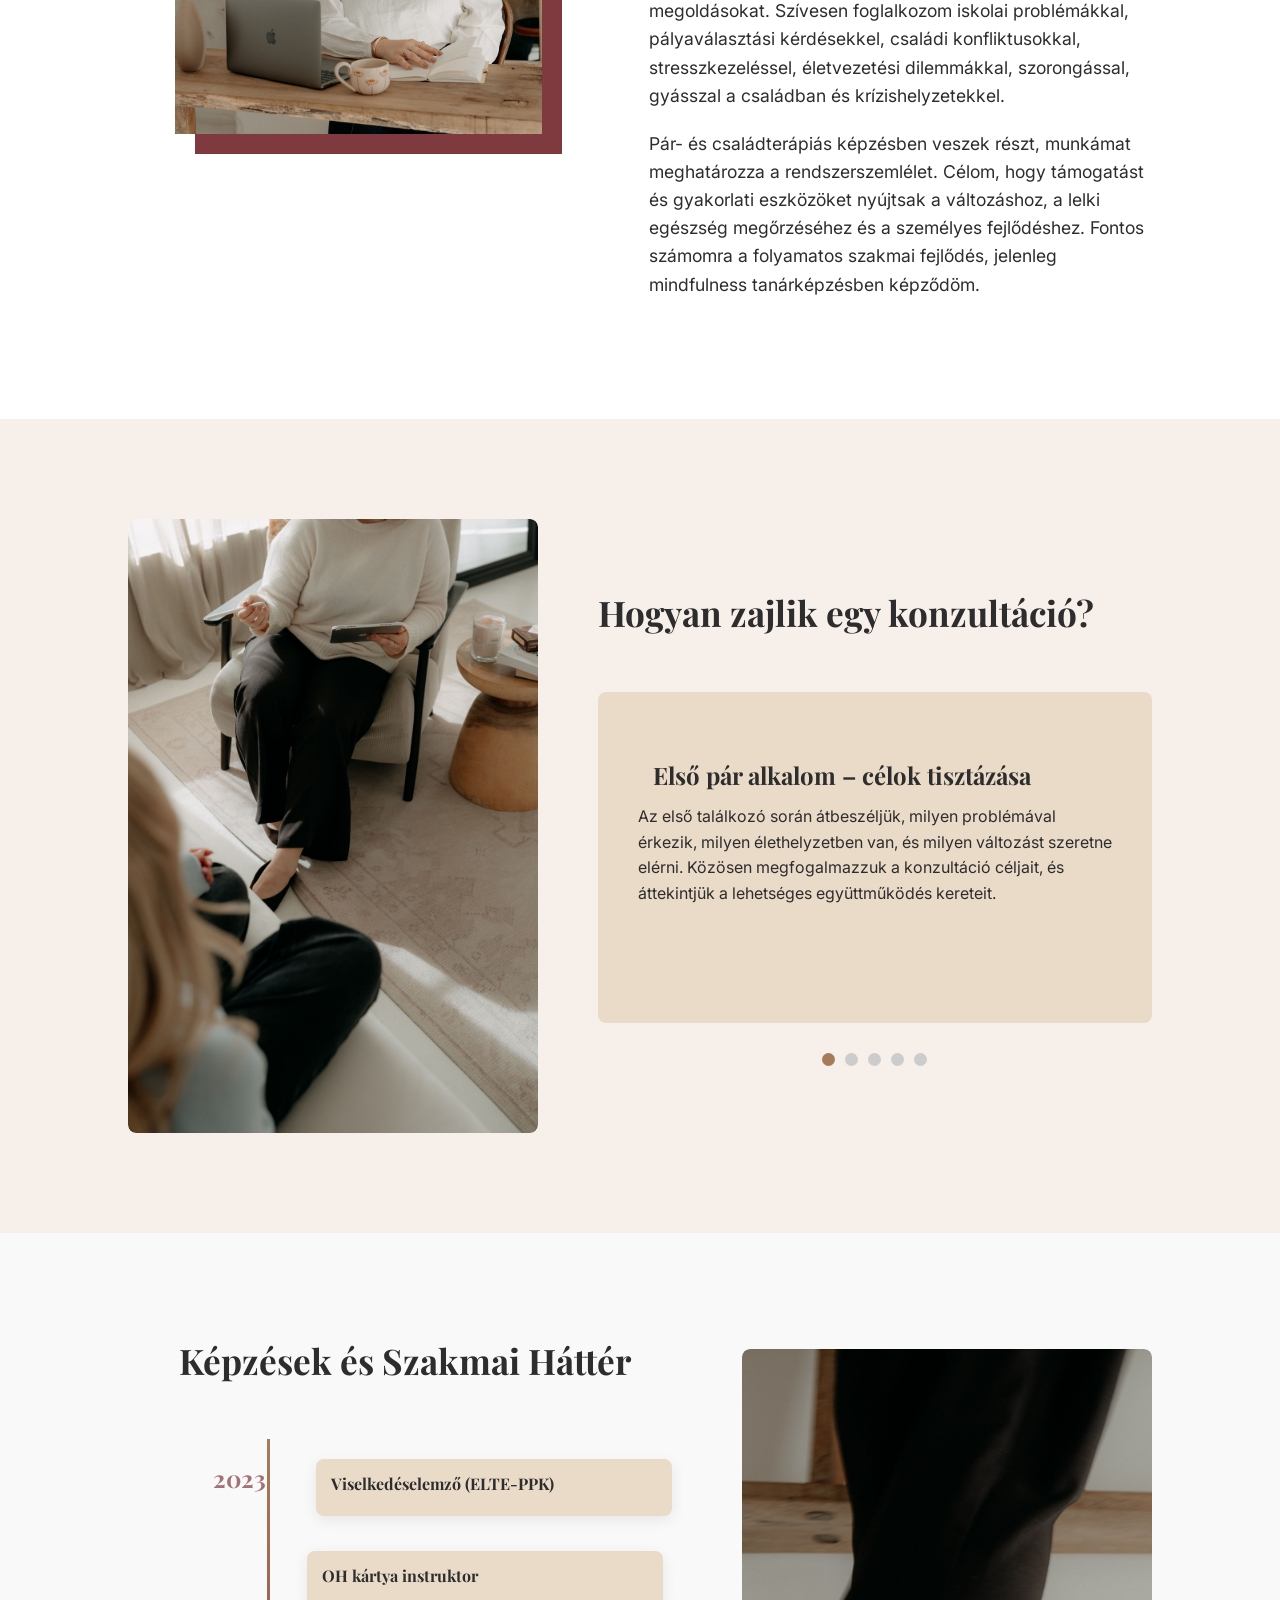
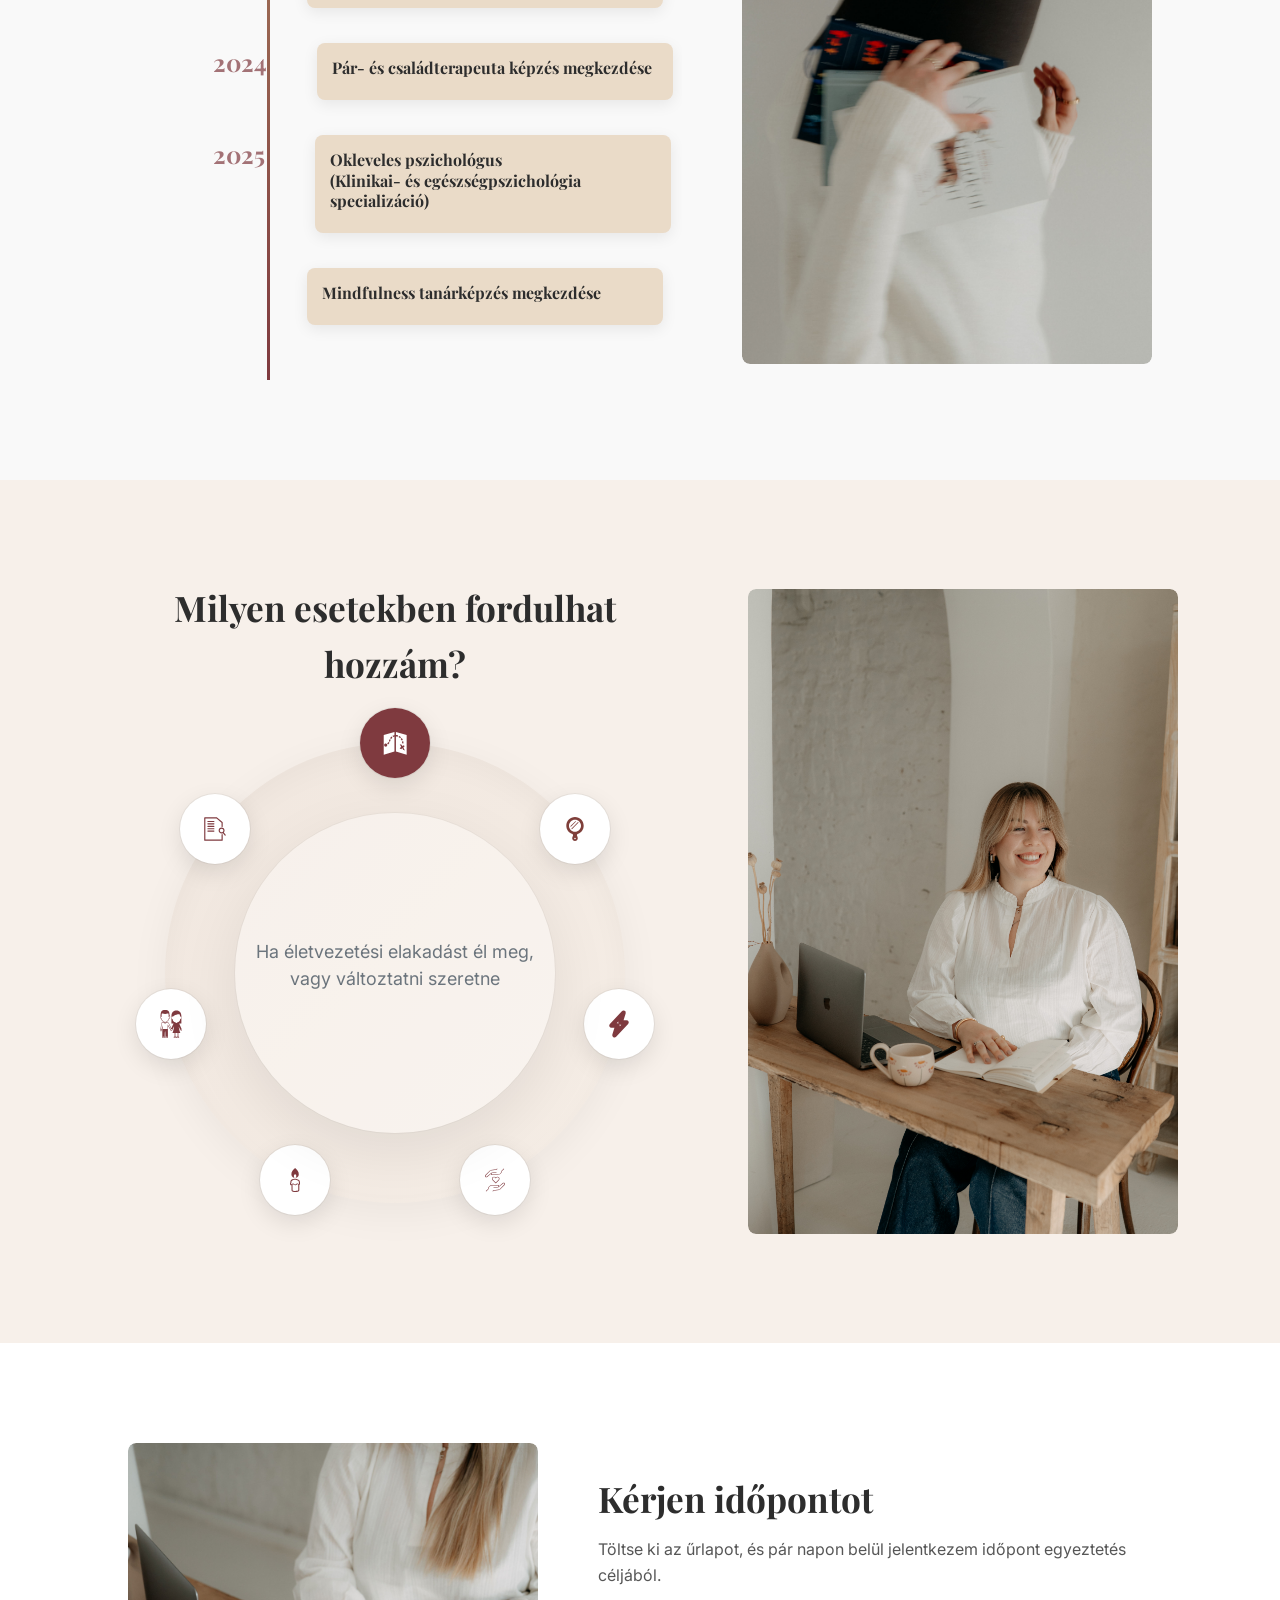
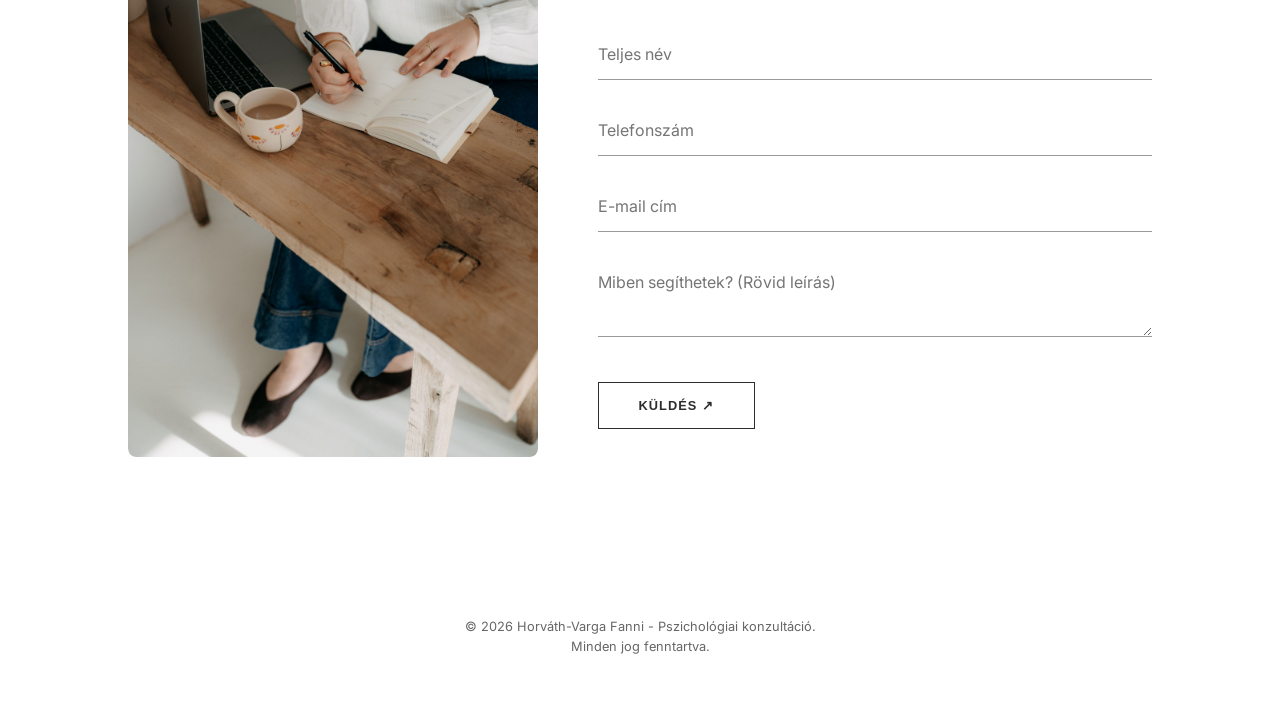
==== commit e8c27dd8: "portfolio modified" ====
--- a/index.html
+++ b/index.html
@@ -4,18 +4,24 @@
     <meta charset="UTF-8">
     <meta name="viewport" content="width=device-width, initial-scale=1.0">
     <meta name="description" content="Horváth-Varga Fanni | Pszichológiai konzultáció Sárváron, Szombathelyen és online.">
+    <link rel="canonical" href="https://hvargafanni.hu/">
 
     <meta property="og:type" content="website">
     <meta property="og:locale" content="hu_HU">
+    <meta property="og:url" content="https://hvargafanni.hu/">
     <meta property="og:title" content="Horváth-Varga Fanni | Pszichológus">
     <meta property="og:description" content="Pszichológiai konzultáció Sárváron, Szombathelyen és online. Fiatalok és felnőttek támogatása elfogadó, biztonságos légkörben.">
-    <meta property="og:image" content="images/hero_right.png">
+    <meta property="og:image" content="https://hvargafanni.hu/images/og-clean.jpg">
+    <meta property="og:image:secure_url" content="https://hvargafanni.hu/images/og-clean.jpg">
+    <meta property="og:image:type" content="image/jpeg">
+    <meta property="og:image:width" content="1200">
+    <meta property="og:image:height" content="630">
     <meta property="og:image:alt" content="Horváth-Varga Fanni pszichológus portré">
 
     <meta name="twitter:card" content="summary_large_image">
     <meta name="twitter:title" content="Horváth-Varga Fanni | Pszichológus">
     <meta name="twitter:description" content="Pszichológiai konzultáció Sárváron, Szombathelyen és online.">
-    <meta name="twitter:image" content="images/hero_right.png">
+    <meta name="twitter:image" content="https://hvargafanni.hu/images/og-clean.jpg">
 
     <title>Horváth-Varga Fanni | Pszichológus</title>
     <link href="https://fonts.googleapis.com/css2?family=Playfair+Display:wght@400;700&family=Inter:wght@300;400&display=swap" rel="stylesheet">
@@ -46,9 +52,12 @@
     <header class="hero">
         <div class="hero-content">
             <!--<p class="subtitle">Okleveles pszichológus</p>-->
-            <h1>Támogatás <br><span> az önismeret és <br>a változás útján</span></h1>
-            <p class="description"> Pszichológiai konzultáció - Sárváron, Szombathelyen, valamint online.<br>Fiatalok és felnőttek kísérése a mindennapi nehézségek és kapcsolati kihívások feldolgozásában - elfogadó, biztonságos légkörben.</p>
-            <a href="https://app.minup.io/book/horvath-vargafanni-pszichologus?fbclid=IwZnRzaAQFWX1leHRuA2FlbQIxMQBzcnRjBmFwcF9pZAo2NjI4NTY4Mzc5AAEeACF-hApPv5CIwqgVcU9KyriJjkGrzUmPq3j8qRo3mZTCMopqrY4LxYekkk0_aem_tdkFAolZq5mfJXsAkjUHfw" target="_blank" class="cta-button">Időpontot foglalok</a>
+            <h1>Megérteni <br><span> ami bennünk és <br>közöttünk történik.</span></h1>
+            <p class="description"> Egyéni pszichológiai konzultáció fiatalok és felnőttek számára Sárváron, Szombathelyen, és online. <br> Pár- és családkonzultáció Szombathelyen.<br></p>
+            <!--<a href="https://app.minup.io/book/horvath-vargafanni-pszichologus?fbclid=IwZnRzaAQFWX1leHRuA2FlbQIxMQBzcnRjBmFwcF9pZAo2NjI4NTY4Mzc5AAEeACF-hApPv5CIwqgVcU9KyriJjkGrzUmPq3j8qRo3mZTCMopqrY4LxYekkk0_aem_tdkFAolZq5mfJXsAkjUHfw" target="_blank" class="cta-button">Időpontot foglalok</a>-->
+            <a href="#kapcsolat"  class="cta-button">Időpontot foglalok</a>
+        
+        
         </div>
     </header>
         
@@ -62,7 +71,7 @@
             <div class="about-content">
                 <h2>Horváth-Varga Fanni</h2>
                 <h3>Okleveles pszichológus</h3>
-                <p>Pszichológusként elhivatottan támogatom a hozzám fordulókat önismereti útjukon és a mindennapi kihívások megoldásában. Korábban iskolapszichológiai tapasztalatot szereztem, ahol diákokkal és szülőkkel dolgoztam együtt prevenciós és tanácsadási keretekben. Jelenleg pszichiátriai osztályon dolgozom, ahol különböző klinikai kórképekkel, valamint számos élethelyzeti nehézséggel találkozom.
+                <p>Pályafutásom során több különböző intézményi közegben is lehetőségem nyílt pszichológusként tapasztalatot szerezni. Korábban iskolapszichológusként dolgoztam, ahol gyermekek és fiatalok pszichés jóllétének támogatásával, valamint az őket érintő nehézségek feltárásával foglalkoztam. Ezt követően pszichiátriai osztályon szereztem szakmai tapasztalatot, ahol különböző pszichés nehézségekkel és mentális zavarokkal élő páciensekkel dolgoztam. Jelenleg mozgásszervi rehabilitációs osztályon végzem pszichológusi munkámat, ahol a testi betegségekhez, az életminőség változásaihoz és a rehabilitációs folyamathoz kapcsolódó lelki tényezők támogatásával foglalkozom.
                 <p>Munkám során fontosnak tartom a biztonságos, elfogadó légkör megteremtését, ahol fiatalok és felnőttek egyaránt megoszthatják nehézségeiket, és közösen kereshetjük a megoldásokat. Szívesen foglalkozom iskolai problémákkal, pályaválasztási kérdésekkel, családi konfliktusokkal, stresszkezeléssel, életvezetési dilemmákkal, szorongással, gyásszal a családban és krízishelyzetekkel.</p>
                 <p>Pár- és családterápiás képzésben veszek részt, munkámat meghatározza a rendszerszemlélet. Célom, hogy támogatást és gyakorlati eszközöket nyújtsak a változáshoz, a lelki egészség megőrzéséhez és a személyes fejlődéshez. Fontos számomra a folyamatos szakmai fejlődés, jelenleg mindfulness tanárképzésben képződöm.</p>
                 
@@ -83,7 +92,7 @@
                 <div class="consultation-carousel">
                 <div class="consultation-track">
                     <div class="consultation-step">
-                        <h3>Első alkalom – ismerkedés és célok tisztázása</h3>
+                        <h3>Első pár alkalom – célok tisztázása</h3>
                         <p>Az első találkozó során átbeszéljük, milyen problémával érkezik, milyen élethelyzetben van, és milyen változást szeretne elérni. Közösen megfogalmazzuk a konzultáció céljait, és áttekintjük a lehetséges együttműködés kereteit.</p>
                     </div>
                     <div class="consultation-step">
@@ -188,13 +197,13 @@
                             <h3 class="case-title" data-index="5"></h3>
                             <h3 class="case-title" data-index="6"></h3>
 
-                            <p class="case-description active" data-index="0">Ha életvezetési elakadást él meg, vagy változtatni szeretne.</p>
-                            <p class="case-description" data-index="1">Ha önismereti kérdések foglalkoztatják.</p>
-                            <p class="case-description" data-index="2">Ha tartós stresszt, belső feszültséget vagy túlterheltséget tapasztal.</p>
+                            <p class="case-description active" data-index="0">Ha életvezetési elakadást él meg, vagy változtatni szeretne</p>
+                            <p class="case-description" data-index="1">Ha önismereti kérdések foglalkoztatják</p>
+                            <p class="case-description" data-index="2">Ha tartós stresszt, belső feszültséget vagy túlterheltséget tapasztal</p>
                             <p class="case-description" data-index="3">Ha önbizalomhiánnyal, önértékelési nehézségekkel küzd</p>
-                            <p class="case-description" data-index="4">Ha veszteséget, gyászt él át, és támogatásra van szüksége a feldolgozásban.</p>
-                            <p class="case-description" data-index="5">Ha párkapcsolati nehézségekkel küzd, vagy szeretné javítani kapcsolata minőségét.</p>
-                            <p class="case-description" data-index="6">Ha pályaválasztási vagy karrierdöntési kérdések foglalkoztatják  .</p>
+                            <p class="case-description" data-index="4">Ha veszteséget, gyászt él át, és támogatásra van szüksége a feldolgozásban</p>
+                            <p class="case-description" data-index="5">Ha párkapcsolati-, családi nehézségeket, visszatérő konfliktusokat tapasztalnak</p>
+                            <p class="case-description" data-index="6">Ha pályaválasztási vagy karrierdöntési kérdések foglalkoztatják</p>
                         </div>
                         
                         <!-- Icon pontok - JavaScript generálja őket -->
